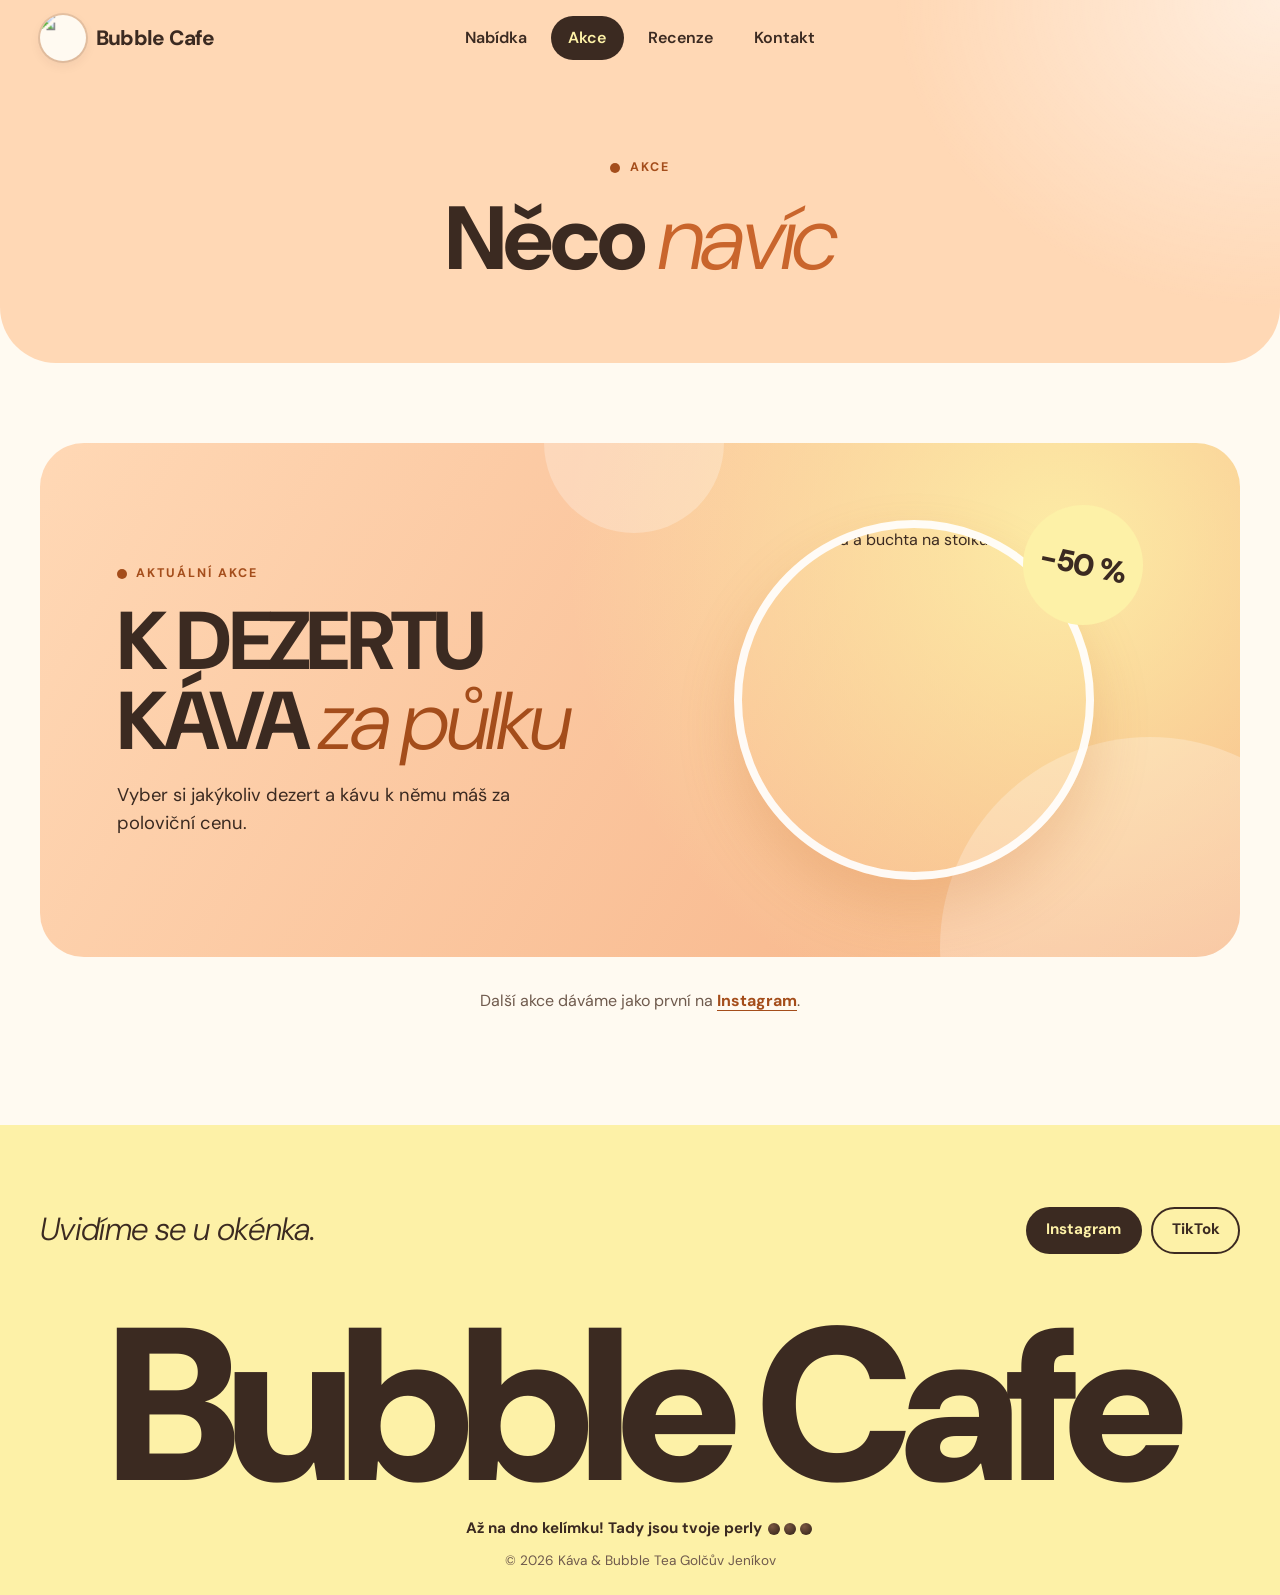
==== akce.html @ a5dbd945 "Nový pastelový design: samostatné stránky, fotky, logo" ====
<!doctype html>
<html lang="cs">
<head>
  <meta charset="utf-8">
  <meta name="viewport" content="width=device-width, initial-scale=1">
  <title>Akce – Bubble Cafe Golčův Jeníkov</title>
  <meta name="description" content="Aktuální akce v Bubble Cafe: k dezertu káva za polovinu.">
  <link rel="preconnect" href="https://fonts.googleapis.com">
  <link rel="preconnect" href="https://fonts.gstatic.com" crossorigin>
  <link href="https://fonts.googleapis.com/css2?family=DM+Sans:ital,opsz,wght@0,9..40,300..900;1,9..40,300..900&display=swap" rel="stylesheet">
  <link rel="icon" href="IMG/708794094_18092274095021674_8489062694724276682_n.jpg">
  <link rel="stylesheet" href="styles.css">
</head>
<body>

  <header class="nav">
    <div class="wrap nav__inner">
      <a href="index.html" class="logo" aria-label="Bubble Cafe – úvod">
        <span class="logo__badge" aria-hidden="true"><img src="IMG/708794094_18092274095021674_8489062694724276682_n.jpg" alt="" width="1080" height="1080"></span>
        Bubble Cafe
      </a>
      <nav class="nav__menu" id="menu" aria-label="Hlavní menu">
        <a href="nabidka.html">Nabídka</a>
        <a href="akce.html" aria-current="page">Akce</a>
        <a href="recenze.html">Recenze</a>
        <a href="kontakt.html">Kontakt</a>
      </nav>
      <button class="nav__toggle" aria-label="Otevřít menu" aria-expanded="false" aria-controls="menu">
        <span></span><span></span>
      </button>
    </div>
  </header>

  <main>
    <header class="page-head page-head--peach">
      <div class="wrap">
        <p class="kicker">Akce</p>
        <h1>Něco <em>navíc</em></h1>
      </div>
    </header>

    <section class="promo-wrap">
      <div class="wrap">
        <div class="promo reveal">
          <div class="promo__text">
            <p class="kicker">Aktuální akce</p>
            <h2 class="promo__title">K&nbsp;dezertu<br>káva <em>za&nbsp;půlku</em></h2>
            <p class="promo__sub">Vyber si jakýkoliv dezert a kávu k němu máš za poloviční cenu.</p>
          </div>
          <div class="promo__art">
            <span class="promo__badge" aria-hidden="true">−50&nbsp;%</span>
            <figure class="promo__photo">
              <img src="IMG/757454747_18102570536021674_7661208918829281333_n.webp" alt="Ledová káva a buchta na stolku" width="1170" height="1170">
            </figure>
          </div>
        </div>
        <p class="promo-note">Další akce dáváme jako první na <a href="https://www.instagram.com/kavaabubble/" target="_blank" rel="noopener">Instagram</a>.</p>
      </div>
    </section>
  </main>

  <footer class="footer">
    <div class="wrap">
      <div class="footer__row">
        <p class="footer__hello">Uvidíme se u&nbsp;okénka.</p>
        <div class="footer__social">
          <a href="https://www.instagram.com/kavaabubble/" target="_blank" rel="noopener" class="pill pill--dark">Instagram</a>
          <a href="https://www.tiktok.com/@kavaabubble" target="_blank" rel="noopener" class="pill pill--ghost">TikTok</a>
        </div>
      </div>
      <p class="footer__word" aria-hidden="true">Bubble Cafe</p>
      <p class="footer__egg">Až na dno kelímku! Tady jsou tvoje perly <i></i><i></i><i></i></p>
      <p class="footer__copy">© <span id="year"></span> Káva &amp; Bubble Tea Golčův Jeníkov</p>
    </div>
  </footer>

  <script src="script.js"></script>
</body>
</html>
---- styles.css ----
/* Řídí se DESIGN.md – pastelová paleta, barvy jen přes proměnné níže */
:root {
  --butter: #fdf1a7;        --butter-rgb: 253 241 167;
  --butter-deep: #f7e383;   --butter-deep-rgb: 247 227 131;
  --peach: #ffd8b5;         --peach-rgb: 255 216 181;
  --peach-deep: #f6b083;    --peach-deep-rgb: 246 176 131;
  --apricot: #c9652c;       --apricot-rgb: 201 101 44;
  --apricot-deep: #a44d1b;  --apricot-deep-rgb: 164 77 27;
  --blush: #fbe1df;         --blush-rgb: 251 225 223;
  --blush-deep: #f4c3c0;    --blush-deep-rgb: 244 195 192;
  --sage: #e2eedd;          --sage-rgb: 226 238 221;
  --sage-deep: #c6dcbf;     --sage-deep-rgb: 198 220 191;
  --cocoa: #3b2a21;         --cocoa-rgb: 59 42 33;
  --cocoa-soft: #6f5a4d;    --cocoa-soft-rgb: 111 90 77;
  --cream: #fffaf1;         --cream-rgb: 255 250 241;
  --white: #ffffff;         --white-rgb: 255 255 255;
  --green: #3f9a52;         --green-rgb: 63 154 82;
  --pearl-light: #7a5741;
  --pearl-dark: #2e1f16;

  --shadow-soft: 0 18px 40px rgb(var(--cocoa-rgb) / .08);
  --shadow-photo: 0 28px 56px rgb(var(--apricot-rgb) / .22);
  --line: rgb(var(--cocoa-rgb) / .12);
  --pearl: radial-gradient(circle at 35% 30%, var(--pearl-light), var(--pearl-dark));

  --ease: cubic-bezier(.22, 1, .36, 1);
}

*, *::before, *::after { box-sizing: border-box; }
html { scroll-behavior: smooth; scroll-padding-top: 76px; }
body {
  margin: 0;
  font-family: "DM Sans", system-ui, sans-serif;
  font-optical-sizing: auto;
  color: var(--cocoa);
  background: var(--cream);
  line-height: 1.55;
  -webkit-font-smoothing: antialiased;
  overflow-x: hidden;
}
img, svg, iframe { display: block; max-width: 100%; }
a { color: inherit; }
button { font: inherit; color: inherit; }
h1, h2, h3 { margin: 0; line-height: .98; letter-spacing: -.035em; font-weight: 800; }
h2 { font-size: clamp(2.4rem, 5.5vw, 4.4rem); }
h2 em, h1 em { color: var(--apricot); }
em { font-style: italic; font-weight: 300; letter-spacing: -.03em; }
p { margin: 0; }

:where(a, button, [tabindex]):focus-visible {
  outline: 3px solid var(--apricot); outline-offset: 3px; border-radius: 12px;
}

.wrap { width: min(1200px, 100% - 32px); margin-inline: auto; }

.kicker {
  display: inline-flex; align-items: center; gap: .6rem;
  font-size: .78rem; font-weight: 700; letter-spacing: .16em; text-transform: uppercase;
  color: var(--apricot-deep); margin-bottom: 1.1rem;
}
.kicker::before { content: ""; width: 10px; height: 10px; border-radius: 50%; background: currentColor; }

/* ===== Pilulky ===== */
.pill {
  display: inline-flex; align-items: center; justify-content: center; gap: .5rem;
  min-height: 44px; padding: .6rem 1.15rem; border-radius: 999px;
  font-weight: 700; font-size: .95rem; text-decoration: none; white-space: nowrap;
  border: 2px solid transparent; cursor: pointer;
  transition: background .25s, color .25s, border-color .25s;
}
.pill:focus-visible { border-radius: 999px; }
.pill[aria-disabled="true"] { opacity: .45; pointer-events: none; }
.pill--lg { min-height: 56px; padding: .95rem 1.7rem; font-size: 1.05rem; }
.pill--dark { background: var(--cocoa); color: var(--butter); }
.pill--dark:hover { background: var(--apricot-deep); color: var(--white); }
.pill--ghost { border-color: var(--cocoa); }
.pill--ghost:hover { background: var(--cocoa); color: var(--butter); }

/* ===== Navigace ===== */
.nav {
  position: fixed; inset: 0 0 auto; z-index: 50;
  transition: background .3s, box-shadow .3s;
}
.nav.is-scrolled { background: rgb(var(--cream-rgb) / .92); backdrop-filter: blur(12px); box-shadow: 0 1px 0 var(--line); }
/* Lišta: logo vlevo, odkazy přesně uprostřed */
.nav__inner { display: grid; grid-template-columns: 1fr auto 1fr; align-items: center; height: 76px; }
.nav__inner .logo { justify-self: start; }
.nav__inner .nav__toggle { justify-self: end; grid-column: 3; }
.logo { display: inline-flex; align-items: center; gap: .6rem; min-height: 44px; white-space: nowrap; font-weight: 800; font-size: 1.3rem; letter-spacing: -.03em; text-decoration: none; }
/* Logo podniku (ikona z IG) v kulatém odznaku – přiblížené, aby se ořízl prázdný okraj obrázku */
.logo__badge {
  flex: none; width: 46px; height: 46px; border-radius: 50%; overflow: hidden;
  background: var(--cream);
  box-shadow: 0 0 0 2px rgb(var(--cocoa-rgb) / .12), 0 4px 12px rgb(var(--cocoa-rgb) / .08);
}
.logo__badge img { width: 100%; height: 100%; object-fit: cover; transform: scale(1.55); }
.nav__menu { display: flex; align-items: center; justify-content: center; gap: .4rem; }
.nav__menu a {
  display: inline-flex; align-items: center; min-height: 44px; padding: 0 1.1rem; border-radius: 999px;
  text-decoration: none; font-weight: 600; transition: background .25s, color .25s;
}
.nav__menu a:hover { background: rgb(var(--white-rgb) / .6); }
.nav__menu a[aria-current="page"] { background: var(--cocoa); color: var(--butter); }
.nav__menu a:focus-visible { border-radius: 999px; }
.nav__toggle { display: none; width: 44px; height: 44px; border: 0; border-radius: 50%; background: var(--cocoa); cursor: pointer; position: relative; }
.nav__toggle:focus-visible { border-radius: 50%; }
.nav__toggle span { position: absolute; left: 13px; right: 13px; height: 2px; background: var(--butter); border-radius: 2px; transition: transform .3s var(--ease); }
.nav__toggle span:first-child { top: 18px; }
.nav__toggle span:last-child { top: 25px; }
.nav__toggle[aria-expanded="true"] span:first-child { transform: translateY(3.5px) rotate(45deg); }
.nav__toggle[aria-expanded="true"] span:last-child { transform: translateY(-3.5px) rotate(-45deg); }

/* ===== Hero ===== */
.hero {
  position: relative; overflow: hidden;
  background:
    radial-gradient(60vmax 60vmax at 0% 0%, rgb(var(--white-rgb) / .6), transparent 60%),
    radial-gradient(55vmax 55vmax at 100% 100%, rgb(var(--peach-rgb) / .9), transparent 60%),
    var(--butter);
  min-height: min(100svh, 900px);
  display: grid; grid-template-columns: 1.05fr .95fr; align-items: center;
  gap: clamp(1rem, 4vw, 4rem);
  padding: 120px max(16px, (100vw - 1200px) / 2) 170px;
}
.hero__inner { position: relative; z-index: 2; }
.hero__status {
  display: inline-flex; align-items: center; gap: .55rem;
  padding: .45rem 1rem; border-radius: 999px;
  background: rgb(var(--white-rgb) / .65); font-weight: 500; font-size: .92rem;
  margin-bottom: 1.6rem;
}
.hero__status::before { content: ""; width: 9px; height: 9px; border-radius: 50%; background: var(--cocoa-soft); }
.hero__status.is-open::before { background: var(--green); box-shadow: 0 0 0 4px rgb(var(--green-rgb) / .2); }
.hero__status.is-closed::before { background: var(--apricot); }
.hero__title { font-size: clamp(3.2rem, 7.4vw, 7rem); }
.hero__title .line { display: block; padding-bottom: .06em; }
.hero__lead { font-size: clamp(1.05rem, 1.6vw, 1.3rem); max-width: 34ch; margin-top: 1.6rem; color: var(--cocoa-soft); }
.hero__cta { display: flex; flex-wrap: wrap; gap: .8rem; margin-top: 2.2rem; }

/* Fotky jako bubliny */
.hero__photos { position: relative; z-index: 1; aspect-ratio: 1; width: 100%; max-width: 560px; justify-self: center; }
.hero__photo {
  position: absolute; margin: 0;
  border-radius: 50%; overflow: hidden;
  box-shadow: var(--shadow-photo);
}
.hero__photo img { width: 100%; height: 100%; object-fit: cover; }
.hero__photo--big { width: 76%; aspect-ratio: 1; left: 0; top: 4%; }
.hero__photo--big img { object-position: 55% 55%; }
.hero__photo--small { width: 44%; aspect-ratio: 1; right: 0; bottom: 2%; outline: 8px solid var(--butter); }
.hero__photo--small img { object-position: 50% 45%; }
.hero__pearls { position: absolute; inset: 0; pointer-events: none; }
.hero__pearls span {
  position: absolute; left: var(--x); top: var(--y); width: var(--s); height: var(--s);
  border-radius: 50%; background: var(--pearl);
}
.hero__pearls span:nth-child(even) { background: var(--peach-deep); }

.hero__curve { position: absolute; left: 0; right: 0; bottom: -1px; height: 90px; z-index: 3; }
.hero__curve svg { width: 100%; height: 100%; }
.hero__curve path { fill: var(--cream); }
.hero__down {
  position: absolute; left: 50%; bottom: 34px; z-index: 4; translate: -50% 0;
  width: 64px; height: 64px; border-radius: 50%;
  display: grid; place-items: center;
  background: var(--cocoa); color: var(--butter);
  box-shadow: var(--shadow-soft);
  transition: background .25s;
}
.hero__down:hover { background: var(--apricot-deep); }
.hero__down:focus-visible { border-radius: 50%; }
.hero__down svg { width: 26px; height: 26px; }

/* Jediná vstupní animace úvodu: jemné objevení */
.hero__inner, .hero__photos { animation: fade 1s var(--ease) both; }
.hero__photos { animation-delay: .15s; }
@keyframes fade { from { transform: translateY(16px); opacity: 0; } }

/* ===== Záhlaví podstránek ===== */
.page-head {
  --tone: var(--butter);
  background:
    radial-gradient(50vmax 40vmax at 100% 0%, rgb(var(--white-rgb) / .55), transparent 60%),
    var(--tone);
  padding: calc(76px + clamp(2.5rem, 7vw, 5rem)) 0 clamp(3rem, 7vw, 5rem);
  border-radius: 0 0 clamp(28px, 5vw, 56px) clamp(28px, 5vw, 56px);
  text-align: center;
}
.page-head--butter { --tone: var(--butter); }
.page-head--peach { --tone: var(--peach); }
.page-head--blush { --tone: var(--blush); }
.page-head--sage { --tone: var(--sage); }
.page-head h1 { font-size: clamp(2.8rem, 7vw, 5.6rem); }
.page-head .reviews__score { justify-content: center; margin-top: clamp(1.5rem, 4vw, 2.5rem); text-align: left; }

/* ===== Recenze ===== */
.reviews { padding: clamp(3.5rem, 8vw, 6rem) 0 clamp(4.5rem, 10vw, 7rem); }
.reviews__score { display: flex; align-items: center; gap: 1rem; }
.reviews__num { font-size: clamp(4.5rem, 11vw, 8rem); font-weight: 900; letter-spacing: -.06em; line-height: .85; font-variant-numeric: tabular-nums; }
.reviews__stars { display: block; font-size: clamp(1.5rem, 3vw, 2.1rem); color: var(--apricot); letter-spacing: .06em; line-height: 1; }
.reviews__count { margin-top: .4rem; font-weight: 500; color: var(--cocoa-soft); }
.reviews__list {
  list-style: none; margin: 0; padding: 0;
  display: grid; grid-template-columns: repeat(3, 1fr); gap: clamp(1rem, 2.5vw, 2rem);
  align-items: start;
}
/* Citace jako bublina z rozhovoru */
.quote {
  position: relative;
  background: var(--white); border-radius: 32px;
  padding: clamp(1.6rem, 3vw, 2.2rem);
  box-shadow: var(--shadow-soft), 0 0 0 1px rgb(var(--blush-deep-rgb) / .6);
  margin-bottom: 18px;
}
.quote::after {
  content: ""; position: absolute; left: 40px; bottom: -14px;
  width: 30px; height: 30px; background: var(--white);
  border-radius: 0 0 8px 0; rotate: 45deg;
}
.quote:nth-child(2) { margin-top: clamp(0rem, 4vw, 3rem); }
.quote__stars { display: block; color: var(--apricot); letter-spacing: .08em; margin-bottom: .9rem; }
.quote blockquote { margin: 0; }
.quote blockquote p { font-size: clamp(1.3rem, 2.2vw, 1.75rem); font-weight: 500; line-height: 1.25; letter-spacing: -.02em; }
.quote__name {
  display: flex; align-items: center; gap: .55rem;
  margin-top: 1.2rem; font-weight: 700; color: var(--apricot-deep);
}
.quote__name::before { content: ""; width: 26px; height: 26px; border-radius: 50%; background: var(--butter); box-shadow: inset 0 0 0 6px var(--peach); }
.reviews__cta { display: flex; justify-content: center; margin-top: clamp(2rem, 5vw, 3rem); }

/* ===== Nabídka ===== */
.menu { padding: clamp(3rem, 7vw, 5rem) 0 clamp(4rem, 8vw, 6rem); }
.menu__grid { display: grid; grid-template-columns: 1.05fr 1fr; gap: clamp(2rem, 5vw, 5rem); align-items: center; }
.menu__list { list-style: none; margin: 0; padding: 0; border-top: 1px solid var(--line); }
.menu__list li { border-bottom: 1px solid var(--line); }
.menu__item {
  width: 100%; display: flex; align-items: baseline; gap: 1.2rem;
  padding: clamp(.9rem, 2vw, 1.35rem) 0; background: none; border: 0; cursor: pointer; text-align: left;
  color: rgb(var(--cocoa-rgb) / .32);
  transition: color .3s var(--ease);
}
.menu__num { font-size: .85rem; font-weight: 700; letter-spacing: .08em; font-variant-numeric: tabular-nums; min-width: 2ch; }
.menu__name { font-size: clamp(2rem, 4.6vw, 3.8rem); font-weight: 800; letter-spacing: -.04em; line-height: 1; }
.menu__item:hover { color: rgb(var(--cocoa-rgb) / .6); }
.menu__item.is-active { color: var(--cocoa); }
.menu__item.is-active .menu__num { color: var(--apricot-deep); }
.menu__item.is-active .menu__name { font-style: italic; font-weight: 300; }
.menu__item:focus-visible { outline-offset: 4px; border-radius: 8px; }

.menu__stage { position: relative; display: grid; justify-items: center; text-align: center; }
.menu__media {
  position: relative; width: min(400px, 86%); aspect-ratio: 1;
  border-radius: 50%; overflow: hidden;
  background: var(--butter);
  box-shadow: var(--shadow-photo);
}
.menu__photo { width: 100%; height: 100%; object-fit: cover; transition: opacity .35s var(--ease); }
.menu__photo.is-fading { opacity: 0; }
.menu__copy { position: relative; max-width: 38ch; margin-top: 1.6rem; min-height: 8.5rem; }
.menu__tag {
  display: inline-block; padding: .3rem .8rem; border-radius: 999px; margin-bottom: .8rem;
  background: var(--peach); color: var(--cocoa); font-size: .8rem; font-weight: 700; letter-spacing: .04em;
}
.menu__desc { font-size: 1.12rem; color: var(--cocoa-soft); }

/* ===== Akce ===== */
.promo-wrap { padding: clamp(3rem, 7vw, 5rem) 0 clamp(4rem, 9vw, 7rem); }
.promo-note { text-align: center; margin-top: 2rem; color: var(--cocoa-soft); }
.promo-note a { color: var(--apricot-deep); font-weight: 700; text-underline-offset: 4px; }
.promo {
  position: relative; overflow: hidden;
  display: grid; grid-template-columns: 1.1fr 1fr; align-items: center;
  border-radius: clamp(24px, 4vw, 44px);
  background:
    radial-gradient(circle at 85% 20%, rgb(var(--butter-rgb) / .9), transparent 45%),
    linear-gradient(120deg, var(--peach) 0%, var(--peach-deep) 100%);
  padding: clamp(2.2rem, 6vw, 5rem);
  min-height: 420px;
}
.promo::before, .promo::after {
  content: ""; position: absolute; border-radius: 50%; background: rgb(var(--white-rgb) / .25);
}
.promo::before { width: 420px; height: 420px; right: -120px; bottom: -200px; }
.promo::after { width: 180px; height: 180px; left: 42%; top: -90px; }
.promo__text { position: relative; z-index: 1; }
.promo__title { font-size: clamp(2.6rem, 6.4vw, 5.4rem); text-transform: uppercase; letter-spacing: -.045em; }
.promo__title em { text-transform: none; color: var(--apricot-deep); font-weight: 300; }
.promo__sub { margin-top: 1.2rem; font-size: 1.15rem; max-width: 34ch; }
.promo__art { position: relative; z-index: 1; display: grid; justify-items: center; }
.promo__photo {
  margin: 0; width: min(360px, 100%); aspect-ratio: 1;
  border-radius: 50%; overflow: hidden;
  border: 8px solid rgb(var(--white-rgb) / .9);
  box-shadow: var(--shadow-photo);
}
.promo__photo img { width: 100%; height: 100%; object-fit: cover; }
.promo__badge {
  position: absolute; right: 4%; top: -4%; z-index: 2;
  width: 120px; height: 120px; border-radius: 50%;
  display: grid; place-items: center;
  background: var(--butter); color: var(--cocoa);
  font-weight: 900; font-size: 1.9rem; letter-spacing: -.04em;
  rotate: 12deg;
}

/* ===== Galerie ===== */
.gallery { padding: clamp(3rem, 7vw, 5rem) 0 clamp(4.5rem, 10vw, 8rem); }
.gallery__head { display: flex; align-items: flex-end; justify-content: space-between; gap: 1.2rem; flex-wrap: wrap; margin-bottom: 2rem; }
.gallery__track {
  display: flex; gap: clamp(.8rem, 2vw, 1.4rem);
  overflow-x: auto; scroll-snap-type: x mandatory; scrollbar-width: none;
  padding: .5rem max(16px, (100vw - 1200px) / 2) 1.5rem;
  cursor: grab;
}
.gallery__track.is-dragging { cursor: grabbing; scroll-snap-type: none; }
.gallery__track::-webkit-scrollbar { display: none; }
.gallery__track figure {
  flex: none; margin: 0; scroll-snap-align: center;
  width: clamp(220px, 26vw, 340px); aspect-ratio: 4 / 5;
  border-radius: 28px; overflow: hidden;
}
.gallery__track img { width: 100%; height: 100%; object-fit: cover; pointer-events: none; user-select: none; }

/* ===== Kontakt ===== */
.visit { padding: clamp(3rem, 7vw, 5rem) 0 clamp(4.5rem, 10vw, 7rem); }
.visit__grid { display: grid; grid-template-columns: 1fr 1.15fr; gap: clamp(2.5rem, 6vw, 5rem); align-items: center; }
.visit__title { font-size: 1.5rem; letter-spacing: -.02em; margin-bottom: .8rem; }
.visit__title:not(:first-child) { margin-top: 2.2rem; }
.visit address { font-style: normal; font-size: 1.2rem; }
.visit__phone { display: inline-flex; align-items: center; min-height: 44px; margin-top: .4rem; font-size: 1.6rem; font-weight: 800; letter-spacing: -.02em; text-decoration: none; color: var(--cocoa); text-decoration-color: var(--apricot); text-underline-offset: 6px; }
.visit__phone:hover { text-decoration-line: underline; }
.hours { margin: 0 0 2.2rem; max-width: 380px; }
.hours div { display: flex; justify-content: space-between; padding: .6rem 0; border-bottom: 1px solid var(--line); color: var(--cocoa-soft); }
.hours dt, .hours dd { margin: 0; }
.hours dd { font-variant-numeric: tabular-nums; }
.hours div.is-today { font-weight: 700; color: var(--cocoa); }
.hours div.is-today dt::after { content: "dnes"; margin-left: .6rem; padding: .1rem .5rem; border-radius: 999px; background: var(--sage); color: var(--cocoa); font-size: .72rem; letter-spacing: .04em; text-transform: uppercase; vertical-align: middle; }
.visit__map { border-radius: clamp(20px, 3vw, 32px); overflow: hidden; aspect-ratio: 4 / 3.4; background: var(--sage); box-shadow: var(--shadow-soft); }
.visit__map iframe { width: 100%; height: 100%; border: 0; }

/* ===== Patička ===== */
.footer { position: relative; background: var(--butter); padding: clamp(3rem, 7vw, 5rem) 0 1.5rem; overflow: hidden; }
.footer__row { display: flex; align-items: center; justify-content: space-between; flex-wrap: wrap; gap: 1.2rem; }
.footer__hello { font-size: clamp(1.4rem, 3vw, 2rem); font-weight: 300; font-style: italic; letter-spacing: -.02em; }
.footer__social { display: flex; gap: .6rem; }
.footer__word {
  font-size: clamp(4rem, 17vw, 15rem); font-weight: 900; letter-spacing: -.065em; line-height: .8;
  margin: clamp(2rem, 6vw, 4rem) 0 1.5rem; white-space: nowrap; text-align: center;
}
.footer__egg { text-align: center; font-weight: 700; font-size: .95rem; margin: 0 0 .6rem; }
.footer__egg i {
  display: inline-block; width: 12px; height: 12px; margin: 0 2px; border-radius: 50%;
  background: var(--pearl); vertical-align: middle;
}
.footer__copy { font-size: .85rem; color: var(--cocoa-soft); text-align: center; }

/* ===== Objevení při scrollu ===== */
.reveal { opacity: 0; transform: translateY(24px); transition: opacity .8s var(--ease), transform .8s var(--ease); }
.reveal.is-in { opacity: 1; transform: none; }

/* ===== Responzivita ===== */
@media (max-width: 960px) {
  .hero {
    grid-template-columns: 1fr; text-align: center;
    padding: 110px 16px 150px; min-height: auto;
  }
  .hero__lead { margin-inline: auto; }
  .hero__cta { justify-content: center; }
  .hero__photos { max-width: 380px; margin-top: 1rem; }
  .hero__pearls span:nth-child(2), .hero__pearls span:nth-child(3) { display: none; }
  .reviews__list { grid-template-columns: 1fr; max-width: 560px; margin-inline: auto; }
  .quote:nth-child(2) { margin-top: 0; }
  .quote:nth-child(even)::after { left: auto; right: 40px; border-radius: 0 0 0 8px; rotate: -45deg; }
  .menu__grid { grid-template-columns: 1fr; gap: 1.5rem; }
  .menu__list {
    display: flex; gap: .4rem; overflow-x: auto; scroll-snap-type: x mandatory;
    margin-inline: -16px; padding: 4px 16px .4rem; border: 0; scrollbar-width: none;
  }
  .menu__list::-webkit-scrollbar { display: none; }
  .menu__list li { border: 0; flex: none; scroll-snap-align: start; }
  .menu__item, .menu__item.is-active {
    min-height: 44px; align-items: center;
    padding: .6rem 1.1rem; border-radius: 999px; gap: .5rem;
    background: rgb(var(--cocoa-rgb) / .06);
  }
  .menu__item.is-active { background: var(--cocoa); color: var(--butter); }
  .menu__item.is-active .menu__num { color: var(--peach-deep); }
  .menu__name { font-size: 1.2rem; letter-spacing: -.02em; white-space: nowrap; }
  .menu__item.is-active .menu__name { font-style: normal; font-weight: 800; }
  .menu__media { width: min(320px, 82%); }
  .promo { grid-template-columns: 1fr; gap: 2rem; }
  .promo__photo { width: min(300px, 80%); }
  .visit__grid { grid-template-columns: 1fr; }
}
@media (max-width: 760px) {
  .nav__toggle { display: block; }
  .nav__inner { grid-template-columns: 1fr auto; }
  .nav__inner .nav__toggle { grid-column: 2; }
  .nav__menu {
    position: fixed; inset: 76px 0 auto; flex-direction: column; align-items: stretch; gap: 0;
    background: var(--cream); padding: .5rem 16px 1.4rem;
    box-shadow: 0 20px 30px rgb(var(--cocoa-rgb) / .1);
    clip-path: inset(0 0 100% 0); transition: clip-path .45s var(--ease);
  }
  .nav__menu.is-open { clip-path: inset(0 0 0 0); }
  .nav__menu a { justify-content: center; min-height: 52px; font-size: 1.2rem; font-weight: 700; }
  .nav:has(.nav__menu.is-open) { background: var(--cream); }

  .hero__lead { max-width: 28ch; }
  .menu__item { gap: .8rem; }
}
@media (max-width: 480px) {
  .hero__pearls span:nth-child(-n+4) { display: none; }
  .hero__cta .pill { flex: 1 1 100%; }
  .hero__photo--small { outline-width: 6px; }
  .reviews__cta .pill { width: 100%; white-space: normal; text-align: center; }
  .promo__badge { width: 92px; height: 92px; font-size: 1.4rem; }
  .footer__social { width: 100%; }
}
@media (prefers-reduced-motion: reduce) {
  *, *::before, *::after { animation: none !important; transition: none !important; }
  .reveal { opacity: 1; transform: none; }
  html { scroll-behavior: auto; }
}
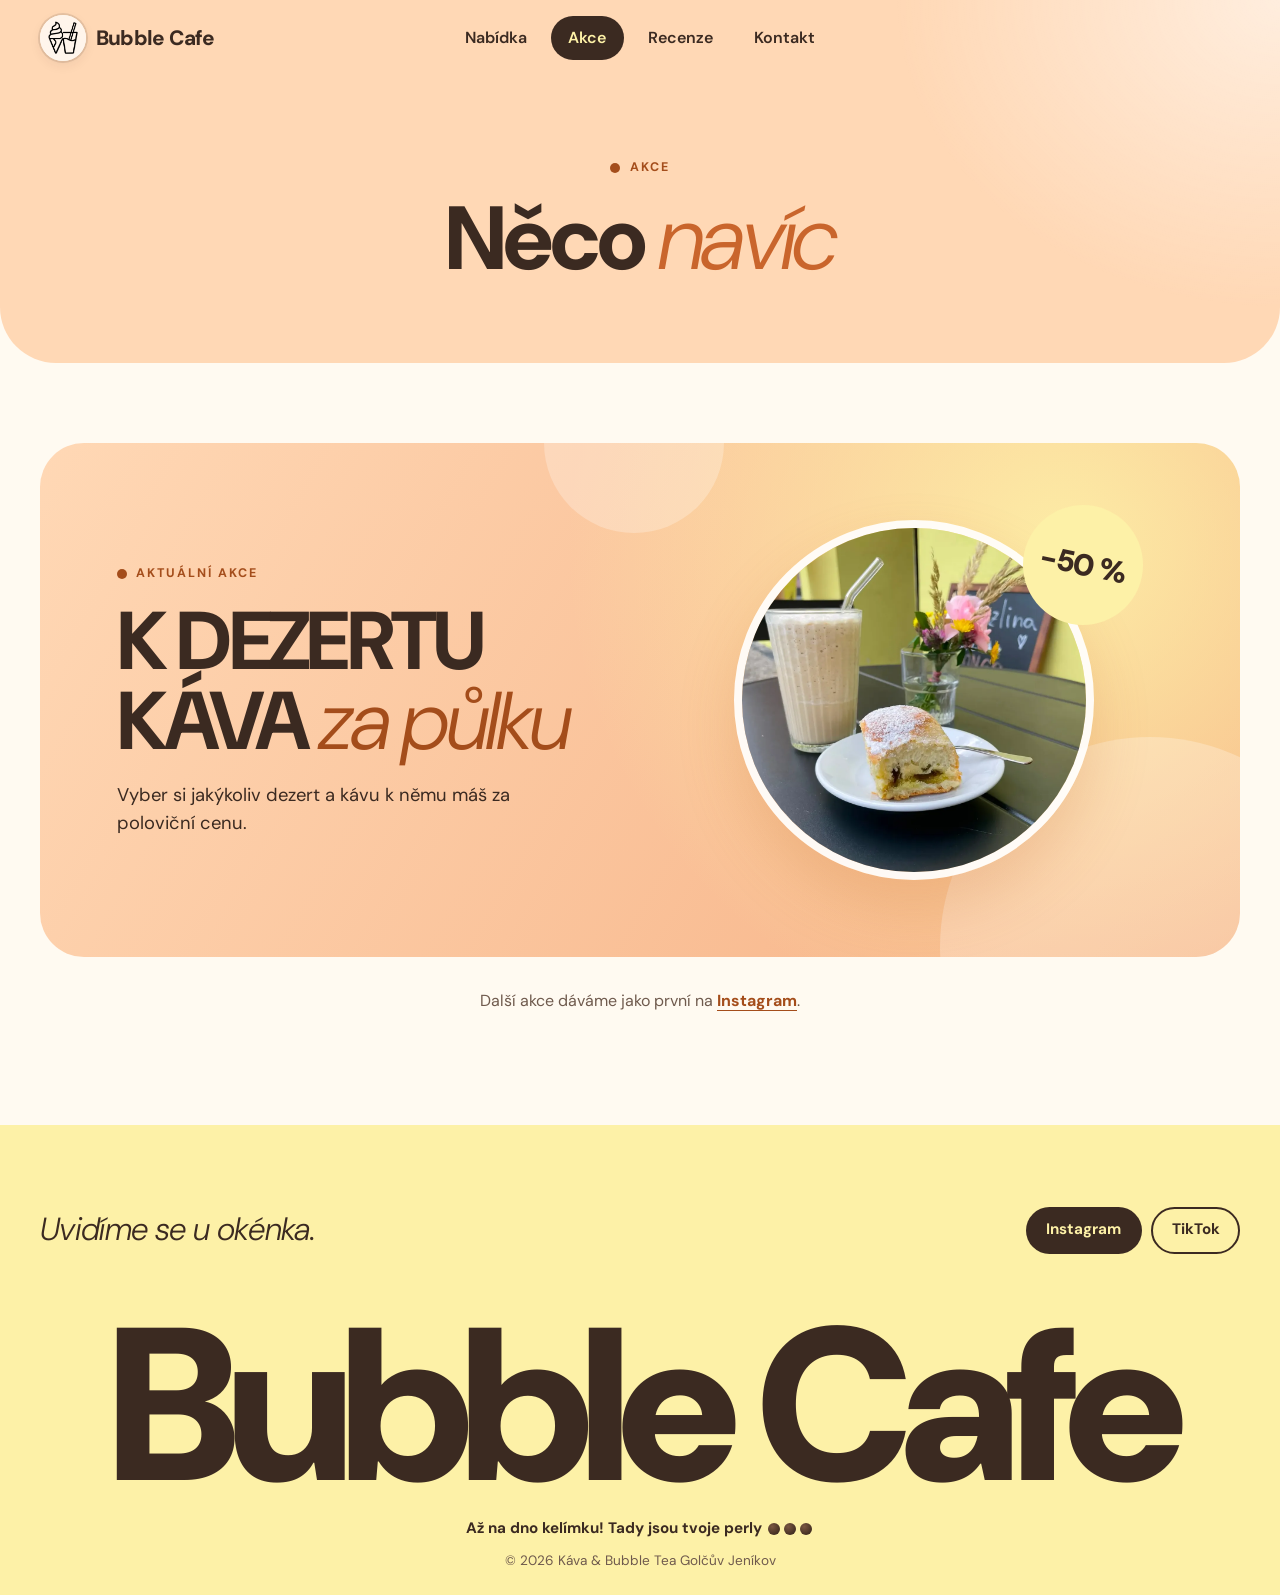
==== commit b5936b4a: "Fotky a logo do hlavní složky, upravené cesty" ====
--- a/akce.html
+++ b/akce.html
@@ -8,7 +8,7 @@
   <link rel="preconnect" href="https://fonts.googleapis.com">
   <link rel="preconnect" href="https://fonts.gstatic.com" crossorigin>
   <link href="https://fonts.googleapis.com/css2?family=DM+Sans:ital,opsz,wght@0,9..40,300..900;1,9..40,300..900&display=swap" rel="stylesheet">
-  <link rel="icon" href="IMG/708794094_18092274095021674_8489062694724276682_n.jpg">
+  <link rel="icon" href="708794094_18092274095021674_8489062694724276682_n.jpg">
   <link rel="stylesheet" href="styles.css">
 </head>
 <body>
@@ -16,7 +16,7 @@
   <header class="nav">
     <div class="wrap nav__inner">
       <a href="index.html" class="logo" aria-label="Bubble Cafe – úvod">
-        <span class="logo__badge" aria-hidden="true"><img src="IMG/708794094_18092274095021674_8489062694724276682_n.jpg" alt="" width="1080" height="1080"></span>
+        <span class="logo__badge" aria-hidden="true"><img src="708794094_18092274095021674_8489062694724276682_n.jpg" alt="" width="1080" height="1080"></span>
         Bubble Cafe
       </a>
       <nav class="nav__menu" id="menu" aria-label="Hlavní menu">
@@ -50,7 +50,7 @@
           <div class="promo__art">
             <span class="promo__badge" aria-hidden="true">−50&nbsp;%</span>
             <figure class="promo__photo">
-              <img src="IMG/757454747_18102570536021674_7661208918829281333_n.webp" alt="Ledová káva a buchta na stolku" width="1170" height="1170">
+              <img src="757454747_18102570536021674_7661208918829281333_n.webp" alt="Ledová káva a buchta na stolku" width="1170" height="1170">
             </figure>
           </div>
         </div>
